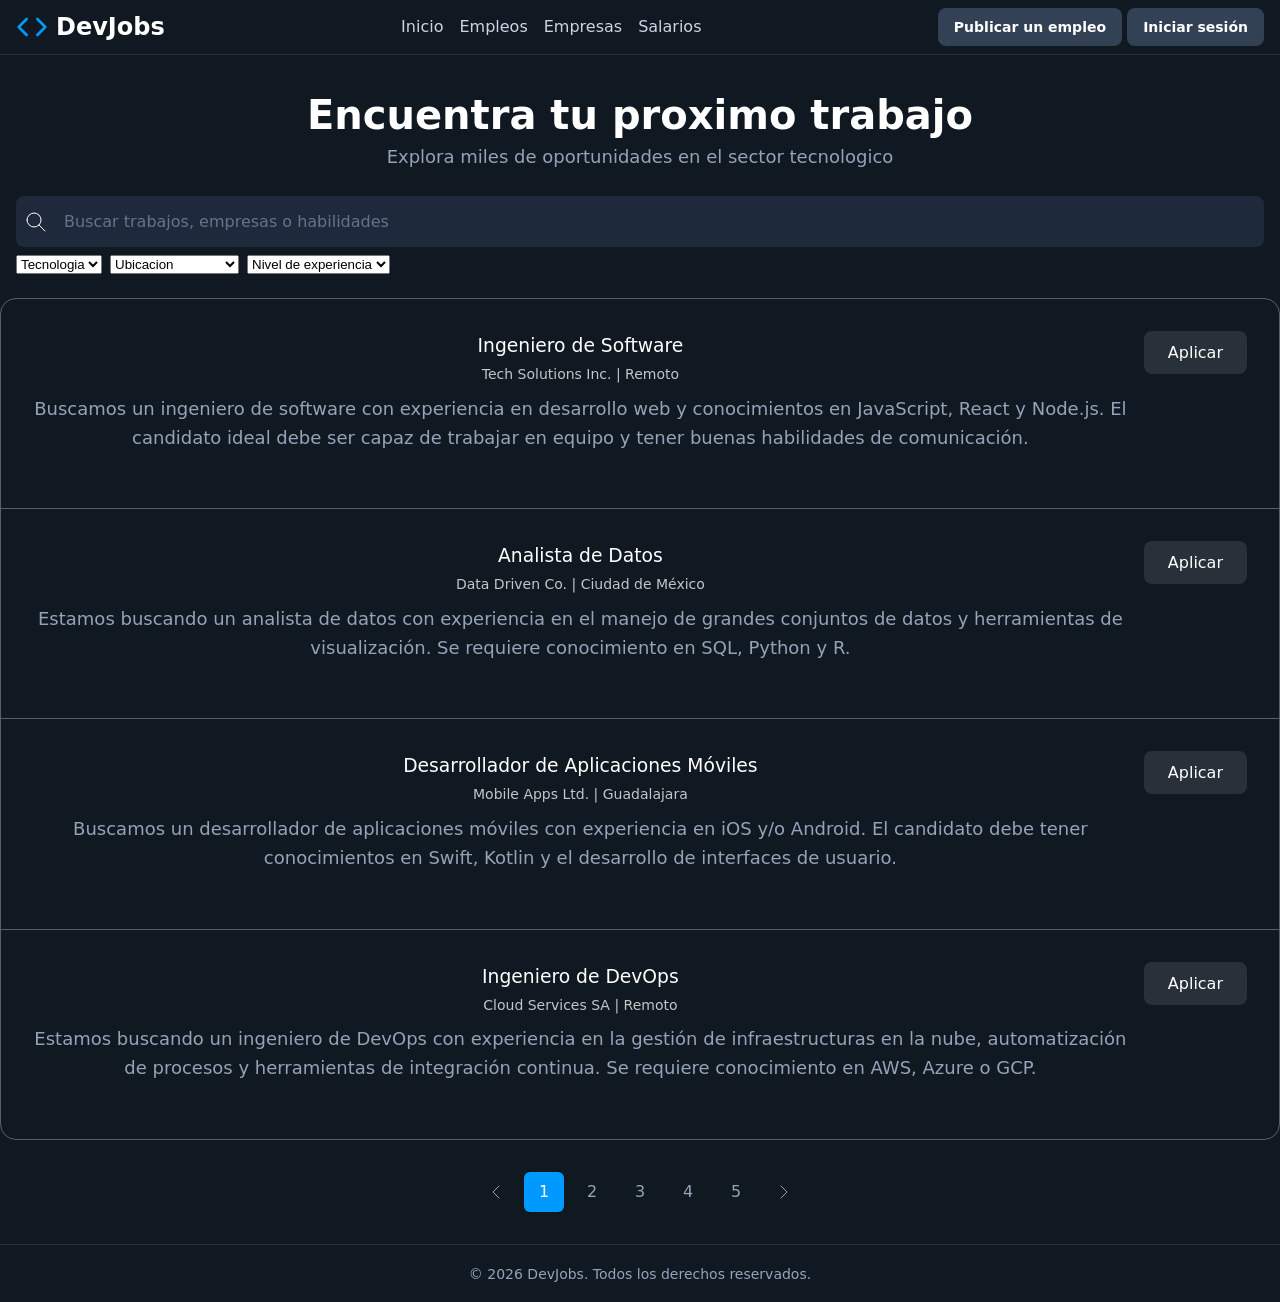
==== 00-html-css/empleos.html @ 1918c6a9 "finalizado css y html de la pagina de inicio y empleos" ====
<!doctype html>
<html lang="es">
    <head>
        <title>DevJobs - Empleos</title>
        <meta charset="UTF-8" />
        <meta name="description" content="Listado de empleos de DevJobs" />
        <link rel="stylesheet" href="./styles.css" />
    </head>

    <body>
        <header>
            <h1>
                <svg
                    fill="none"
                    stroke="currentColor"
                    stroke-linecap="round"
                    stroke-linejoin="round"
                    stroke-width="2"
                    viewBox="0 0 24 24"
                    xmlns="http://www.w3.org/2000/svg"
                >
                    <polyline points="16 18 22 12 16 6"></polyline>
                    <polyline points="8 6 2 12 8 18"></polyline>
                </svg>
                DevJobs
            </h1>

            <nav>
                <a href="index.html">Inicio</a>
                <a href="empleos.html">Empleos</a>
                <a href="">Empresas</a>
                <a href="">Salarios</a>
            </nav>

            <div>
                <a href="">Publicar un empleo</a>
                <a href="">Iniciar sesión</a>
            </div>
        </header>

        <main>
            <section class="jobs-search">
                <h1>Encuentra tu proximo trabajo</h1>
                <p>Explora miles de oportunidades en el sector tecnologico</p>

                <form role="search">
                    <div class="search-bar">
                        <svg
                            xmlns="http://www.w3.org/2000/svg"
                            width="24"
                            height="24"
                            viewBox="0 0 24 24"
                            fill="none"
                            stroke="currentColor"
                            stroke-width="1"
                            stroke-linecap="round"
                            stroke-linejoin="round"
                            class="icon icon-tabler icons-tabler-outline icon-tabler-search"
                        >
                            <path stroke="none" d="M0 0h24v24H0z" fill="none" />
                            <path d="M3 10a7 7 0 1 0 14 0a7 7 0 1 0 -14 0" />
                            <path d="M21 21l-6 -6" />
                        </svg>

                        <input
                            required
                            type="text"
                            placeholder="Buscar trabajos, empresas o habilidades"
                        />
                    </div>
                    <div class="search-filters">
                        <select name="technology" id="technology">
                            <option value="">Tecnologia</option>
                            <option value="javascript">JavaScript</option>
                            <option value="python">Python</option>
                            <option value="java">Java</option>
                            <option value="react">React</option>
                            <option value="nodejs">Node.js</option>
                        </select>

                        <select name="location" id="location">
                            <option value="">Ubicacion</option>
                            <option value="remoto">Remoto</option>
                            <option value="cdmx">Ciudad de Mexico</option>
                            <option value="guadalajara">Guadalajara</option>
                            <option value="monterrey">Monterrey</option>
                            <option value="barcelona">Barcelona</option>
                        </select>

                        <select name="experience-level" id="experience-level">
                            <option value="">Nivel de experiencia</option>
                            <option value="junior">Junior</option>
                            <option value="mid">Mid-level</option>
                            <option value="senior">Senior</option>
                            <option value="lead">Lead</option>
                        </select>
                    </div>

                    <p id="mensaje-filtro" style="margin-top": 1rem; color: var(--primary-light);></p>
                </form>

                <div class="jobs-listings">
                  <article class="job-listing-card">
                    <div>
                      <h3>Ingeniero de Software</h3>
                      <small>Tech Solutions Inc. | Remoto</small>
                      <p>
                        Buscamos un ingeniero de software con experiencia en desarrollo web y conocimientos en
                        JavaScript, React y Node.js. El candidato ideal debe ser capaz de trabajar en equipo y tener
                        buenas habilidades de comunicación.
                      </p>
                    </div>
                    <button class="button-apply-job" id="boton-importante">Aplicar</button>
                  </article>

                  <article class="job-listing-card">
                    <div>
                      <h3>Analista de Datos</h3>
                      <small>Data Driven Co. | Ciudad de México</small>
                      <p>
                        Estamos buscando un analista de datos con experiencia en el manejo de grandes conjuntos de
                        datos y herramientas de visualización. Se requiere conocimiento en SQL, Python y R.
                      </p>
                    </div>
                    <button class="button-apply-job">Aplicar</button>
                  </article>

                  <article class="job-listing-card">
                    <div>
                      <h3>Desarrollador de Aplicaciones Móviles</h3>
                      <small>Mobile Apps Ltd. | Guadalajara</small>
                      <p>
                        Buscamos un desarrollador de aplicaciones móviles con experiencia en iOS y/o Android. El
                        candidato debe tener conocimientos en Swift, Kotlin y el desarrollo de interfaces de
                        usuario.
                      </p>
                    </div>
                    <button class="button-apply-job">Aplicar</button>
                  </article>

                  <article class="job-listing-card">
                    <div>
                      <h3>Ingeniero de DevOps</h3>
                      <small>Cloud Services SA | Remoto</small>
                      <p>
                        Estamos buscando un ingeniero de DevOps con experiencia en la gestión de infraestructuras en
                        la nube, automatización de procesos y herramientas de integración continua. Se requiere
                        conocimiento en AWS, Azure o GCP.
                      </p>
                    </div>
                    <button class="button-apply-job">Aplicar</button>
                  </article>
                </div>

                <nav class="pagination">
                    <a href="#"><svg xmlns="http://www.w3.org/2000/svg" width="24" height="24" viewBox="0 0 24 24" fill="none" stroke="currentColor" stroke-width="1" stroke-linecap="round" stroke-linejoin="round" class="icon icon-tabler icons-tabler-outline icon-tabler-chevron-left"><path stroke="none" d="M0 0h24v24H0z" fill="none" /><path d="M15 6l-6 6l6 6" /></svg></a>
                    <a class="is-active" href="#">1</a>
                    <a href="#">2</a>
                    <a href="#">3</a>
                    <a href="#">4</a>
                    <a href="#">5</a>
                    <a href="#"><svg xmlns="http://www.w3.org/2000/svg" width="24" height="24" viewBox="0 0 24 24" fill="none" stroke="currentColor" stroke-width="1" stroke-linecap="round" stroke-linejoin="round" class="icon icon-tabler icons-tabler-outline icon-tabler-chevron-right"><path stroke="none" d="M0 0h24v24H0z" fill="none" /><path d="M9 6l6 6l-6 6" /></svg></a>

                </nav>
            </section>
        </main>

        <footer>
            <small>&copy; 2026 DevJobs. Todos los derechos reservados.</small>
        </footer>
    </body>
</html>
---- 00-html-css/styles.css ----
* {
    margin: 0;
    padding: 0;
    box-sizing: border-box;
}

:root {
    --primary: #1173d4;
    --primary-dark: #0a3d66;
    --primary-hover: #0d5ba8;
    --primary-light: #09f;
    --background: #101922;
    --text-primary: #ffffff;
    --text-secondary: #cbd5e1;
    --text-muted: #94a3b8;
    --border: rgba(255, 255, 255, 0.1);
    --card-bg: #1e293b;
    --shadow: rgba(0, 0, 0, 0.3);
    --input-bg: #1e293b;
    --hsla-example: hsla(210, 100%, 56%, 1);
}

@font-face {
    font-family: "Inter Variable";
    font-style: normal;
    font-display: swap;
    font-weight: 100 900;
    src: url(https://cdn.jsdelivr.net/fontsource/fonts/inter:vf@latest/latin-wght-normal.woff2)
        format("woff2-variations");
    unicode-range:
        U+0000-00FF, U+0131, U+0152-0153, U+02BB-02BC, U+02C6, U+02DA, U+02DC,
        U+0304, U+0308, U+0329, U+2000-206F, U+20AC, U+2122, U+2191, U+2193,
        U+2212, U+2215, U+FEFF, U+FFFD;
}

body {
    font-family: system-ui;
    background-color: var(--background);
    color: var(--text-primary);
    min-height: 100vh;
    display: flex;
    flex-direction: column;
    line-height: 1.6;
}

h1 {
    font-size: 1.5rem;
    line-height: 1.2;
    text-wrap: balance;
    display: flex;
    align-items: center;
    gap: 0.5rem;

    svg {
        width: 2rem;
        height: 2rem;
        color: var(--primary-light);
    }
}

h1 + p {
    text-wrap: balance;
    margin-bottom: 2rem;
}

header {
    border-bottom: 1px solid var(--border);
    background-color: var(--background);
    padding: 0.5rem 1rem;
    display: flex;
    align-items: center;
    justify-content: space-between;
    gap: 2rem;

    h2 {
        font-size: 1.25rem;
        font-weight: 700;
        color: var(--text-primary);
    }
}

nav {
    align-items: center;
    gap: 1rem;
    display: flex;

    a {
        text-decoration: none;
        color: var(--text-secondary);
        transition: color 0.2s;
        font-weight: 500;

        &:hover,
        &:focus {
            color: var(--primary);
            outline: none;
        }
    }
}

header div a {
    padding: 0.5rem 1rem;
    border-radius: 0.5rem;
    background-color: #334155;
    color: var(--text-primary);
    display: inline-block;
    font-size: 0.875rem;
    font-weight: 700;
    text-decoration: none;
}

main > section:nth-child(1) {
    height: 500px;
    text-align: center;
    display: flex;
    flex-direction: column;
    justify-content: center;
    align-items: center;

    h1 {
        padding-top: 36px;
    }

    & > img {
        position: absolute;
        width: 100%;
        height: 100%;
        object-fit: cover;
        z-index: -1;
        left: 0;
        right: 0;
        mask-image: linear-gradient(
            to bottom,
            rgba(16, 25, 34, 1),
            5%,
            rgba(16, 25, 34, 0),
            80%
        );
    }
}

form {
    max-width: 42rem;
    width: 100%;
    margin: 0 auto;
    padding-inline: 1rem;
}

form > div {
    display: flex;
    align-items: center;
    background-color: var(--input-bg);
    border-radius: 0.5rem;
    box-shadow: 0 10px 15px -3px var(--shadow);
    padding: 0.5rem;
    gap: 0.5rem;
}

form span {
    padding-left: 0.75rem;
    color: var(--text-muted);
    display: flex;
    align-items: center;
    flex-shrink: 0;
}

form input[type="text"] {
    flex: 1;
    background: transparent;
    border: none;
    outline: none;
    color: var(--text-primary);
    padding: 0.75rem 0.5rem;
    font-size: 1rem;
    font-family: inherit;
}

form input[type="text"]::placeholder {
    color: #64748b;
}

button {
    padding: 0.75rem 1.5rem;
    border-radius: 0.5rem;
    background-color: var(--border);
    color: white;
    font-weight: 400;
    border: none;
    cursor: pointer;
    transition: all 0.2s;
    font-family: inherit;
    font-size: 1rem;
    white-space: nowrap;

    &:hover,
    &:focus {
        background-color: var(--primary-hover);
        outline: 2px solid white;
        outline-offset: 2px;
    }

    &:active {
        transform: scale(0.9);
    }

    &:disabled {
        opacity: 0.5;
        pointer-events: none;
    }
}

main > section:nth-child(2) {
    padding-inline: 1rem;
    background-color: var(--background);
    padding-top: 2rem;

    & > header {
        gap: 2px;
        flex-direction: column;

        h2 {
            margin-bottom: 0;
        }

        p {
            opacity: 0.75;
        }
    }

    & > div {
        max-width: 1280px;
        margin: 0 auto;
    }
}

main > section:nth-child(2) h2 {
    font-size: 1.875rem;
    font-weight: 700;
    color: var(--text-primary);
    margin-bottom: 1rem;
}

main > section:nth-child(2) > div > div:first-child > p {
    font-size: 1.125rem;
    color: var(--text-muted);
    max-width: 42rem;
    margin: 0 auto;
}

main > section:nth-child(2) footer {
    display: grid;
    grid-template-columns: repeat(auto-fit, minmax(280px, 1fr));
    gap: 16px;
}

footer {
    background-color: var(--background);
    border-top: 1px solid var(--border);
    text-align: center;
    padding: 16px;

    small {
        color: var(--text-muted);
        font-size: 0.875rem;
    }
}

article {
    background-color: var(--card-bg);
    padding: 2rem;
    margin-bottom: 16px;
    border-radius: 0.5rem;
    box-shadow: 0px 1px 3px 0px rgba(0, 0, 0, 0.5);

    svg {
        color: var(--primary-light);
        background: rgba(0, 153, 255, 0.3);
        width: 64px;
        height: 64px;
        border-radius: 100%;
        padding: 16px;
    }

    p {
        color: var(--text-muted);
    }

    h3 {
        font-weight: 500;
    }
}

.jobs-search {
    margin: 0;
    padding: 0;
    height: auto !important;

    h1 {
        font-size: 2.5rem;
        margin-bottom: 0.25rem;
    }

    p {
        font-size: 1.125rem;
        color: var(--text-muted);
        margin-bottom: 1.5rem;
    }

    .search-bar {
        background: var(--input-bg);
        padding: 0.25rem 0.5rem;
    }

    .search-filters {
        display: flex;
        flex-wrap: wrap;
        margin-top: 0.5rem;
    }

    form {
        width: 100%;
        max-width: 1280px;
    }

    form div {
        background: none;
        box-shadow: none;
        padding: 0;
    }
}

.jobs-listings {
    border: 1px solid rgba(255, 255, 255, 0.3);
    border-radius: 1rem;

    article {
        background: none;
        box-shadow: none;
        border-radius: 0;
        border-bottom: 1px solid rgba(255, 255, 255, 0.3);
        margin: 0;

        display: flex;
        align-items: start;
        gap: 1rem;

        small {
            font-size: 0.875rem;
            opacity: 0.75;
        }

        p {
            margin-top: 0.5rem;
        }

        &:last-child {
            border-bottom: none;
        }
    }
}

.pagination {
    display: flex;
    justify-content: center;
    gap: 0.5rem;
    margin-block: 2rem;

    a {
        display: flex;
        align-items: center;
        justify-content: center;
        width: 2.5rem;
        height: 2.5rem;
        text-decoration: none;
        color: var(--text-muted);
        border-radius: 0.375rem;
        transition: all 0.3s;

        &:hover,
        &:focus {
            background-color: #fff;
        }

        &:active {
            transform: scale(0.9);
        }

        &.is-active {
            background-color: var(--primary-light);
            color: white;
            pointer-events: none;
        }
    }
}
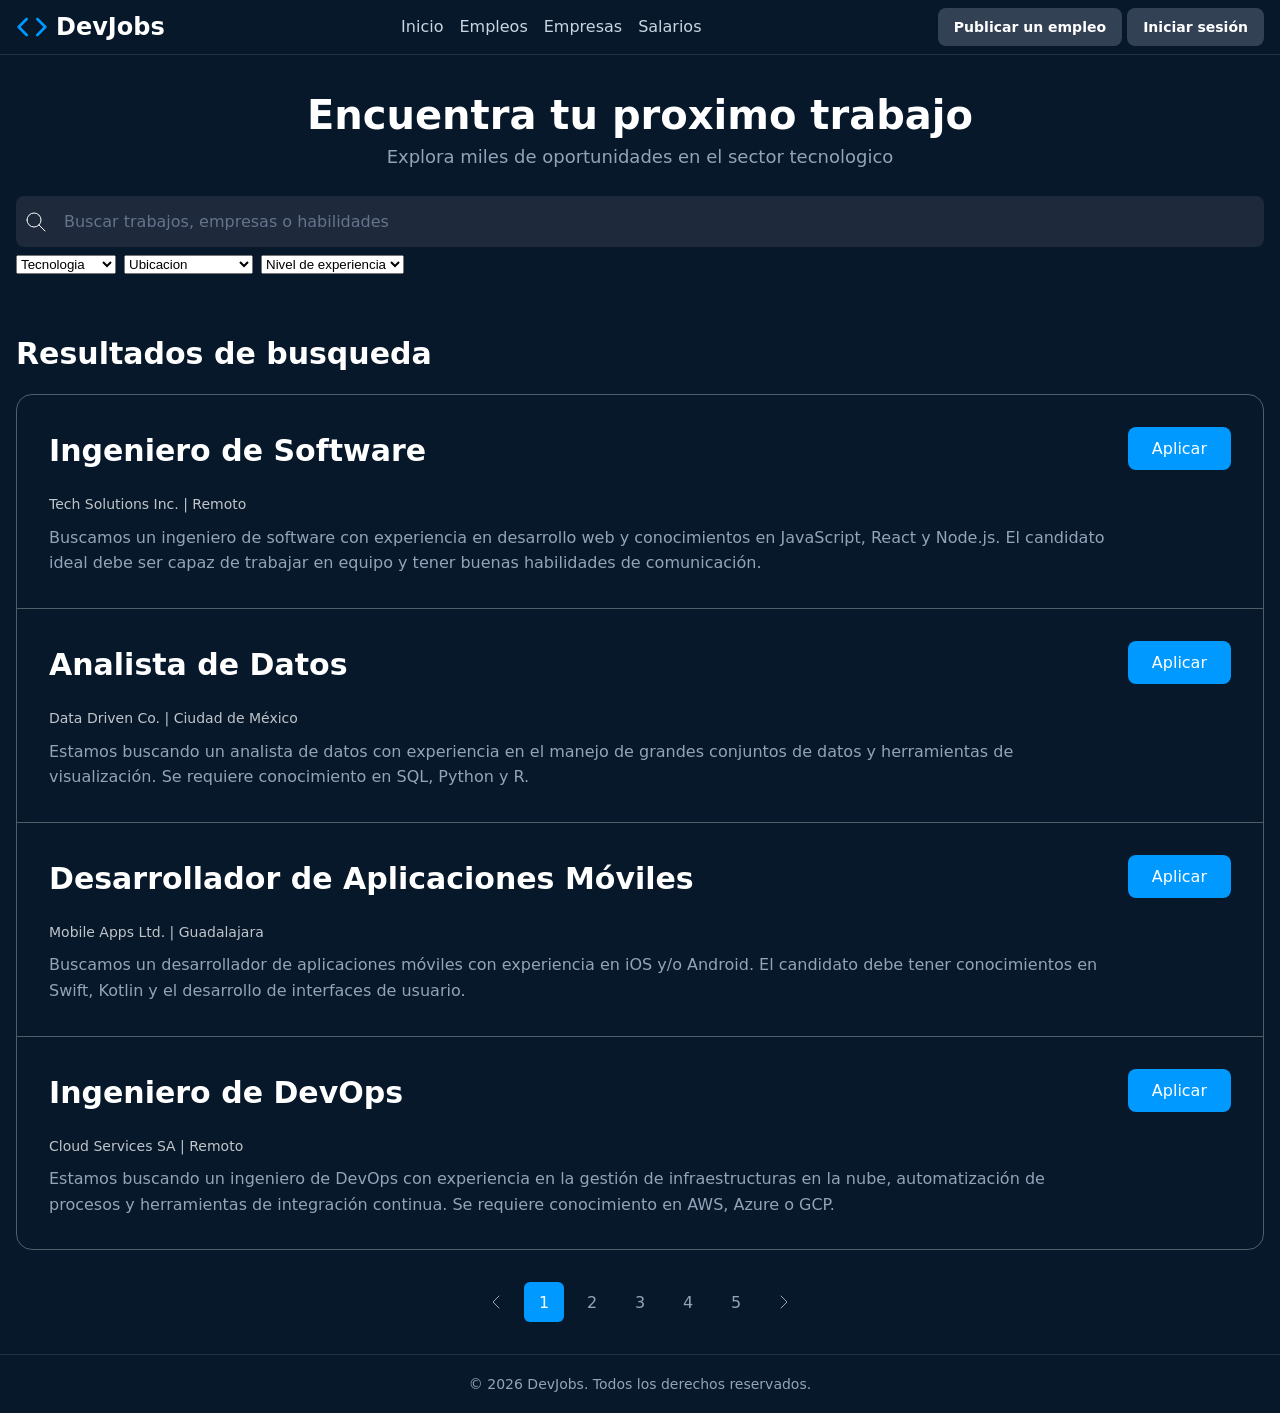
==== commit b4d0d33b: "añadido javascript para listener de botones y cambios en el css para las tarjetas" ====
--- a/00-html-css/empleos.html
+++ b/00-html-css/empleos.html
@@ -4,7 +4,10 @@
         <title>DevJobs - Empleos</title>
         <meta charset="UTF-8" />
         <meta name="description" content="Listado de empleos de DevJobs" />
+
         <link rel="stylesheet" href="./styles.css" />
+
+        <script async src="./script.js"></script>
     </head>
 
     <body>
@@ -69,25 +72,28 @@
                         />
                     </div>
                     <div class="search-filters">
-                        <select name="technology" id="technology">
+                        <select name="technology" id="filter-technology">
                             <option value="">Tecnologia</option>
+                            <optgroup label="Tecnologias Populares">
                             <option value="javascript">JavaScript</option>
                             <option value="python">Python</option>
                             <option value="java">Java</option>
                             <option value="react">React</option>
                             <option value="nodejs">Node.js</option>
+                            </optgroup>
                         </select>
 
-                        <select name="location" id="location">
+                        <select name="location" id="filter-location">
                             <option value="">Ubicacion</option>
                             <option value="remoto">Remoto</option>
                             <option value="cdmx">Ciudad de Mexico</option>
                             <option value="guadalajara">Guadalajara</option>
                             <option value="monterrey">Monterrey</option>
                             <option value="barcelona">Barcelona</option>
+
                         </select>
 
-                        <select name="experience-level" id="experience-level">
+                        <select name="experience-level" id="filter-experience-level">
                             <option value="">Nivel de experiencia</option>
                             <option value="junior">Junior</option>
                             <option value="mid">Mid-level</option>
@@ -98,11 +104,14 @@
 
                     <p id="mensaje-filtro" style="margin-top": 1rem; color: var(--primary-light);></p>
                 </form>
+            </section>
+            <section>
+                <h2>Resultados de busqueda</h2>
 
                 <div class="jobs-listings">
                   <article class="job-listing-card">
                     <div>
-                      <h3>Ingeniero de Software</h3>
+                      <h2>Ingeniero de Software</h2>
                       <small>Tech Solutions Inc. | Remoto</small>
                       <p>
                         Buscamos un ingeniero de software con experiencia en desarrollo web y conocimientos en
@@ -115,7 +124,7 @@
 
                   <article class="job-listing-card">
                     <div>
-                      <h3>Analista de Datos</h3>
+                      <h2>Analista de Datos</h2>
                       <small>Data Driven Co. | Ciudad de México</small>
                       <p>
                         Estamos buscando un analista de datos con experiencia en el manejo de grandes conjuntos de
@@ -127,7 +136,7 @@
 
                   <article class="job-listing-card">
                     <div>
-                      <h3>Desarrollador de Aplicaciones Móviles</h3>
+                      <h2>Desarrollador de Aplicaciones Móviles</h2>
                       <small>Mobile Apps Ltd. | Guadalajara</small>
                       <p>
                         Buscamos un desarrollador de aplicaciones móviles con experiencia en iOS y/o Android. El
@@ -140,7 +149,7 @@
 
                   <article class="job-listing-card">
                     <div>
-                      <h3>Ingeniero de DevOps</h3>
+                      <h2>Ingeniero de DevOps</h2>
                       <small>Cloud Services SA | Remoto</small>
                       <p>
                         Estamos buscando un ingeniero de DevOps con experiencia en la gestión de infraestructuras en
@@ -162,7 +171,7 @@
                     <a href="#"><svg xmlns="http://www.w3.org/2000/svg" width="24" height="24" viewBox="0 0 24 24" fill="none" stroke="currentColor" stroke-width="1" stroke-linecap="round" stroke-linejoin="round" class="icon icon-tabler icons-tabler-outline icon-tabler-chevron-right"><path stroke="none" d="M0 0h24v24H0z" fill="none" /><path d="M9 6l6 6l-6 6" /></svg></a>
 
                 </nav>
-            </section>
+                </section>
         </main>
 
         <footer>
--- a/00-html-css/styles.css
+++ b/00-html-css/styles.css
@@ -9,7 +9,7 @@
     --primary-dark: #0a3d66;
     --primary-hover: #0d5ba8;
     --primary-light: #09f;
-    --background: #101922;
+    --background: #06182a;
     --text-primary: #ffffff;
     --text-secondary: #cbd5e1;
     --text-muted: #94a3b8;
@@ -290,6 +290,12 @@
     }
 }
 
+.search-filters {
+    display: flex;
+    flex-wrap: wrap;
+    margin-top: 0.5rem;
+}
+
 .jobs-search {
     margin: 0;
     padding: 0;
@@ -333,16 +339,20 @@
     border: 1px solid rgba(255, 255, 255, 0.3);
     border-radius: 1rem;
 
-    article {
+    .job-listing-card {
         background: none;
         box-shadow: none;
         border-radius: 0;
         border-bottom: 1px solid rgba(255, 255, 255, 0.3);
         margin: 0;
 
-        display: flex;
+        display: flex; /* valor original */
         align-items: start;
         gap: 1rem;
+
+        &.is-hidden {
+            display: none;
+        }
 
         small {
             font-size: 0.875rem;
@@ -392,3 +402,11 @@
         }
     }
 }
+
+.button-apply-job {
+    background: #0099ff;
+    &.is-applied {
+        background: "#4caf50";
+        pointer-events: none;
+    }
+}
